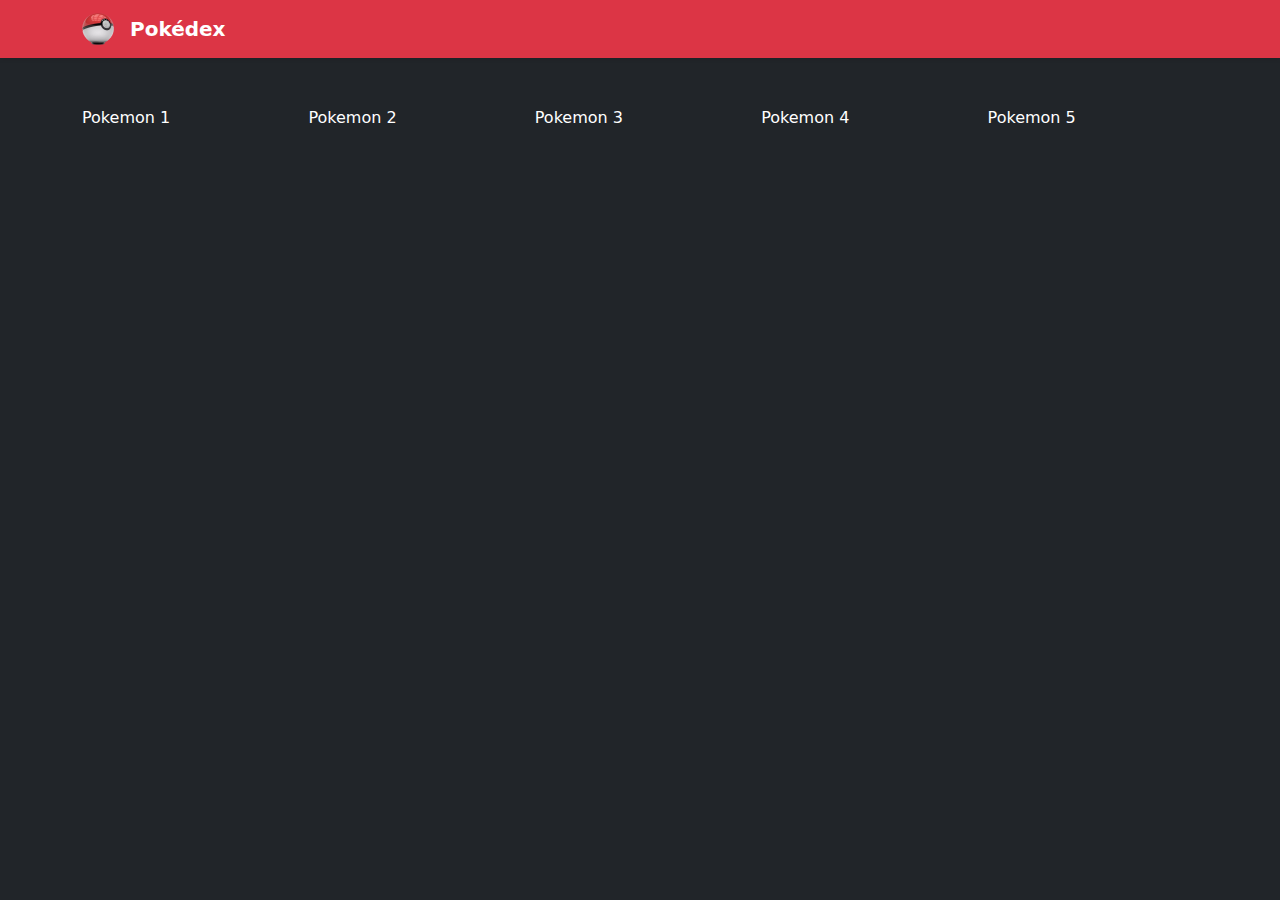
==== index.html @ 1c2cb620 "Desenvolvendo a tela inicial" ====
<!DOCTYPE html>
<html lang="pt-br">
<head>
    <meta charset="UTF-8">
    <meta name="viewport" content="width=device-width, initial-scale=1.0">
    <title>Pokedex</title>
    <link rel="shortcut icon" href="img/favicons/favicon.ico" type="image/x-icon">
    <link rel="stylesheet" href="https://cdn.jsdelivr.net/npm/bootstrap@5.3.3/dist/css/bootstrap.min.css">
    <link rel="stylesheet" href="css/site.css">
</head>
<body class="min-vh-100 bg-dark">
    <header>
        <nav class="navbar navbar-dark bg-danger shadow-sm">
            <div class="container">
                <a href="index.html" class="navbar-brand d-flex align-items-center">
                    <img src="img/favicons/favicon-32x32.png" alt="Pokeball" class="me-3">
                   <b>Pokédex</b>
                </a>
            </div>
        </nav>
    </header> 

    <main>
        <div class="container text-white pt-5">
            <div class="row row-cols-1 row-cols-sm-2 row-cols-md-3 row-cols-lg-4 row-cols-xl-5 g-3">
                <div class="col">
                    Pokemon 1
                </div>
                <div class="col">
                    Pokemon 2
                </div>
                <div class="col">
                    Pokemon 3
                </div>
                <div class="col">
                    Pokemon 4
                </div>
                <div class="col">
                    Pokemon 5
                </div>

            </div>
        </div>
    </main>

    <footer>

    </footer>
    
    <script src="https://cdn.jsdelivr.net/npm/bootstrap@5.3.3/dist/js/bootstrap.bundle.min.js"></script>
</body>
</html>
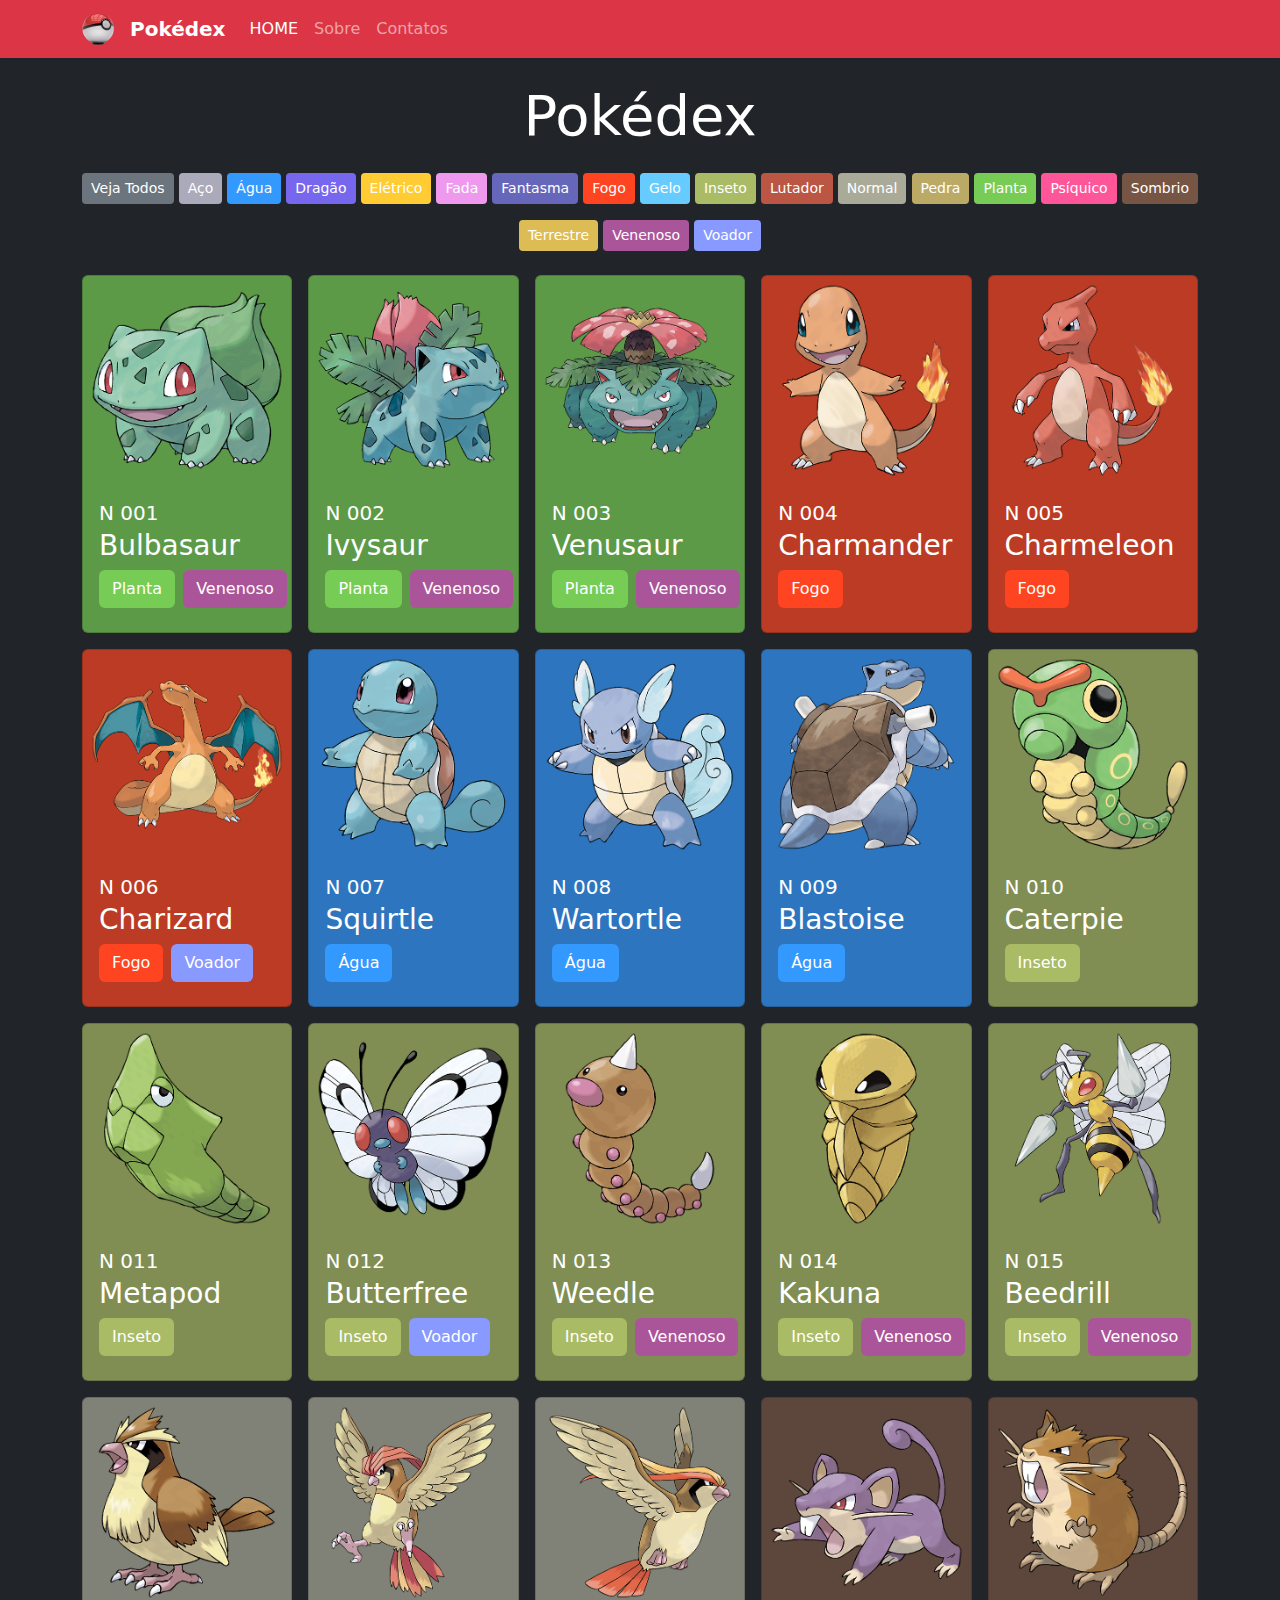
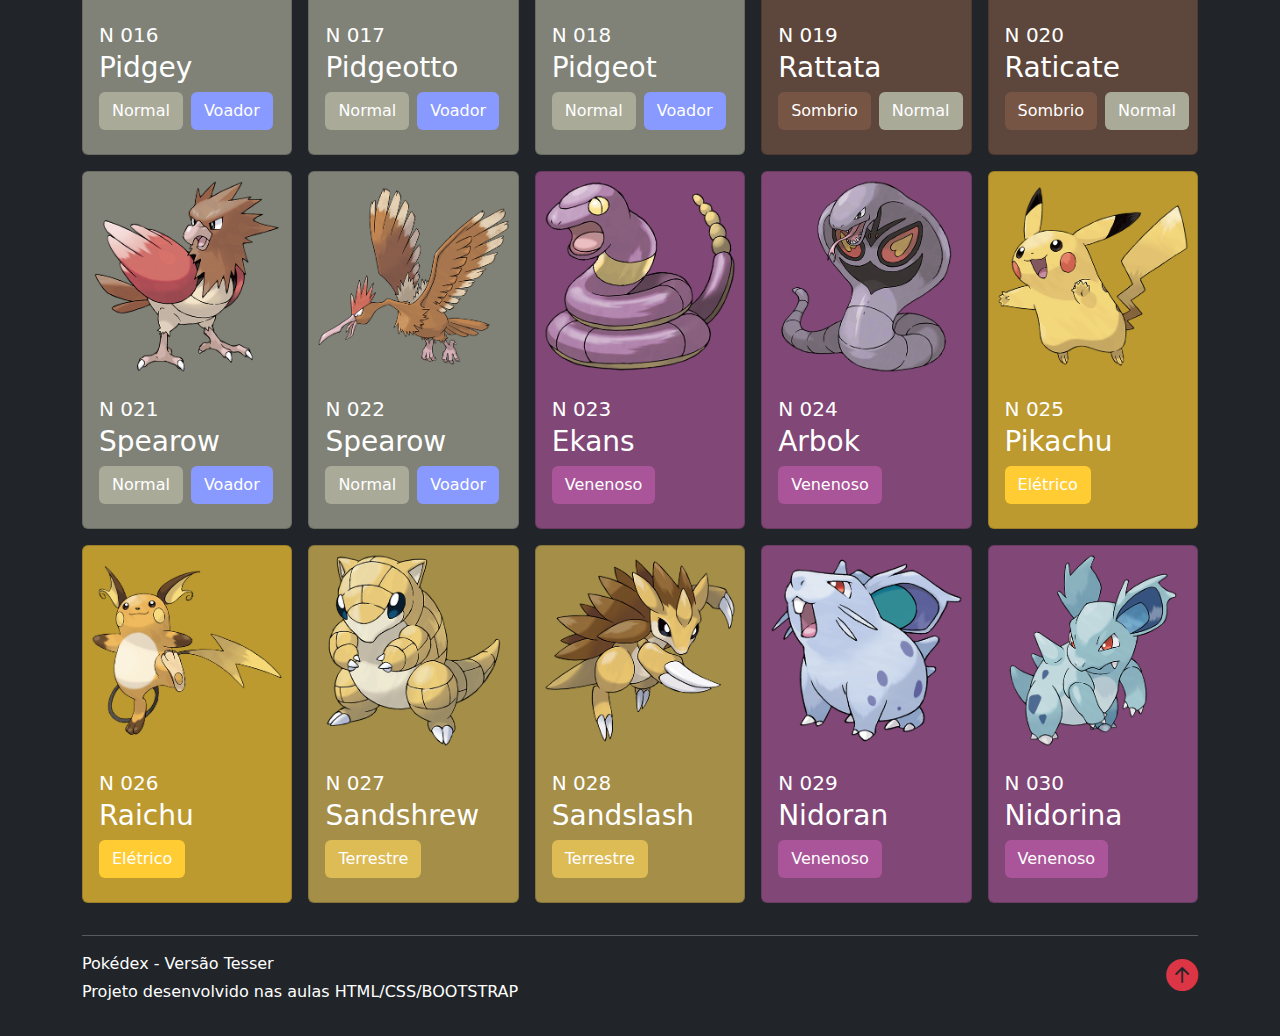
==== commit be490cef: "Concluido a pagina inicial" ====
--- a/index.html
+++ b/index.html
@@ -10,41 +10,598 @@
 </head>
 <body class="min-vh-100 bg-dark">
     <header>
-        <nav class="navbar navbar-dark bg-danger shadow-sm">
+        <nav class="navbar navbar-expand-lg navbar-dark bg-danger shadow-sm">
             <div class="container">
                 <a href="index.html" class="navbar-brand d-flex align-items-center">
                     <img src="img/favicons/favicon-32x32.png" alt="Pokeball" class="me-3">
                    <b>Pokédex</b>
                 </a>
+                <button class="navbar-toggler" type="button" data-bs-toggle="collapse" data-bs-target="#navbarSupportedContent" aria-controls="navbarSupportedContent" aria-expanded="false" aria-label="Toggle navigation">
+                    <span class="navbar-toggler-icon"></span>
+                  </button>
+                  <div class="collapse navbar-collapse" id="navbarSupportedContent">
+                    <ul class="navbar-nav me-auto mb-2 mb-lg-0">
+                      <li class="nav-item">
+                        <a class="nav-link active" aria-current="page" href="index.html">HOME</a>
+                      </li>
+                      <li class="nav-item">
+                        <a class="nav-link" href="#">Sobre</a>
+                      </li>
+                      <li class="nav-item">
+                        <a class="nav-link" href="#">Contatos</a>
+                      </li>
+                    </ul>
+                    <form class="d-none" role="search" >
+                      <input class="form-control me-2" type="search" placeholder="Pesquisar..." aria-label="Search">
+                      <button class="btn btn-outline-dark" type="submit">Pesquisar</button>
+                    </form>
+                  </div>
             </div>
         </nav>
     </header> 
 
     <main>
-        <div class="container text-white pt-5">
+        <div class="container text-white pt-4">
+            <div class="row">
+                <div class="col text-center">
+                    <h1 class="display-4 text-white">Pokédex</h1>
+                    <div class="my-3">
+                        <button class="btn btn-sm my-2 text-white bg-secondary">
+                            Veja Todos
+                        </button>
+                        <button class="btn btn-sm my-2 text-white btn-Aço ">
+                            Aço
+                        </button>
+                        <button class="btn btn-sm my-2 text-white btn-Água ">
+                            Água
+                        </button>
+                        <button class="btn btn-sm my-2 text-white btn-Dragão ">
+                            Dragão
+                        </button>
+                        <button class="btn btn-sm my-2 text-white btn-Elétrico ">
+                            Elétrico
+                        </button>
+                        <button class="btn btn-sm my-2 text-white btn-Fada ">
+                            Fada
+                        </button>
+                        <button class="btn btn-sm my-2 text-white btn-Fantasma ">
+                            Fantasma
+                        </button>
+                        <button class="btn btn-sm my-2 text-white btn-Fogo ">
+                            Fogo
+                        </button>
+                        <button class="btn btn-sm my-2 text-white btn-Gelo ">
+                            Gelo
+                        </button>
+                        <button class="btn btn-sm my-2 text-white btn-Inseto ">
+                            Inseto
+                        </button>
+                        <button class="btn btn-sm my-2 text-white btn-Lutador">
+                            Lutador
+                        </button>
+                        <button class="btn btn-sm my-2 text-white btn-Normal ">
+                            Normal
+                        </button>
+                        <button class="btn btn-sm my-2 text-white btn-Pedra ">
+                            Pedra
+                        </button>
+                        <button class="btn btn-sm my-2 text-white btn-Planta ">
+                            Planta
+                        </button>
+                        <button class="btn btn-sm my-2 text-white btn-Psíquico ">
+                            Psíquico
+                        </button>
+                        <button class="btn btn-sm my-2 text-white btn-Sombrio ">
+                            Sombrio
+                        </button>
+                        <button class="btn btn-sm my-2 text-white btn-Terrestre ">
+                            Terrestre
+                        </button>
+                        <button class="btn btn-sm my-2 text-white btn-Venenoso ">
+                            Venenoso
+                        </button>
+                        <button class="btn btn-sm my-2 text-white btn-Voador ">
+                            Voador
+                        </button>
+                    </div>
+                </div>
+            </div>
             <div class="row row-cols-1 row-cols-sm-2 row-cols-md-3 row-cols-lg-4 row-cols-xl-5 g-3">
-                <div class="col">
-                    Pokemon 1
-                </div>
-                <div class="col">
-                    Pokemon 2
-                </div>
-                <div class="col">
-                    Pokemon 3
-                </div>
-                <div class="col">
-                    Pokemon 4
-                </div>
-                <div class="col">
-                    Pokemon 5
-                </div>
+                <!-- Inicio do card do Bulbasaur -->
+                <div class="col">
+                    <div class="card" style="background-color: rgba(119, 204, 85, 0.70);">
+                        <img src="img/pokemons/001.png" alt="Bulbasaur" class="card-img-top">
+                        <div class="card-body text-white">
+                            <h5 class="card-text mb-1">N 001</h5>
+                            <h3 class="card-title">Bulbasaur</h3>
+                            <div class="d-flex gap-2 my-2">
+                                <button class="btn btn-Planta text-white">Planta</button>
+                                <button class="btn btn-Venenoso text-white">Venenoso</button>
+                            </div>
+                        </div>
+                    </div>
+                </div>
+                <!-- Fim do card do Bulbasaur -->
+
+                <!-- Inicio do card do Ivysaur -->
+                <div class="col">
+                    <div class="card" style="background-color: rgba(119, 204, 85, 0.70);">
+                        <img src="img/pokemons/002.png" alt="Ivysaur" class="card-img-top">
+                        <div class="card-body text-white">
+                            <h5 class="card-text mb-1">N 002</h5>
+                            <h3 class="card-title">Ivysaur</h3>
+                            <div class="d-flex gap-2 my-2">
+                                <button class="btn btn-Planta text-white">Planta</button>
+                                <button class="btn btn-Venenoso text-white">Venenoso</button>
+                            </div>
+                        </div>
+                    </div>
+                </div>
+                <!-- Fim do card do Ivysaur -->
+
+                <!-- Inicio do card do Venusaur -->
+                <div class="col">
+                    <div class="card" style="background-color: rgba(119, 204, 85, 0.70);">
+                        <img src="img/pokemons/003.png" alt="Venusaur" class="card-img-top">
+                        <div class="card-body text-white">
+                            <h5 class="card-text mb-1">N 003</h5>
+                            <h3 class="card-title">Venusaur</h3>
+                            <div class="d-flex gap-2 my-2">
+                                <button class="btn btn-Planta text-white">Planta</button>
+                                <button class="btn btn-Venenoso text-white">Venenoso</button>
+                            </div>
+                        </div>
+                    </div>
+                </div>
+                <!-- Fim do card do Venusaur -->
+
+                <!-- Inicio do card do Charmander -->
+                <div class="col">
+                    <div class="card" style="background-color: rgba(255, 68, 34, 0.7);">
+                        <img src="img/pokemons/004.png" alt="Charmander" class="card-img-top">
+                        <div class="card-body text-white">
+                            <h5 class="card-text mb-1">N 004</h5>
+                            <h3 class="card-title">Charmander</h3>
+                            <div class="d-flex gap-2 my-2">
+                                <button class="btn btn-Fogo text-white">Fogo</button>
+                                <!-- <button class="btn btn-Venenoso text-white">Venenoso</button> -->
+                            </div>
+                        </div>
+                    </div>
+                </div>
+                <!-- Fim do card do Charmander -->
+
+                <!-- Inicio do card do Charmeleon -->
+                <div class="col">
+                    <div class="card" style="background-color: rgba(255, 68, 34, 0.7);">
+                        <img src="img/pokemons/005.png" alt="Charmeleon" class="card-img-top">
+                        <div class="card-body text-white">
+                            <h5 class="card-text mb-1">N 005</h5>
+                            <h3 class="card-title">Charmeleon</h3>
+                            <div class="d-flex gap-2 my-2">
+                                <button class="btn btn-Fogo text-white">Fogo</button>
+                                <!-- <button class="btn btn-Venenoso text-white">Venenoso</button> -->
+                            </div>
+                        </div>
+                    </div>
+                </div>
+                <!-- Fim do card do Charmeleon -->
+
+                <!-- Inicio do card do Charizard -->
+                <div class="col">
+                    <div class="card" style="background-color: rgba(255, 68, 34, 0.7);">
+                        <img src="img/pokemons/006.png" alt="Charizard" class="card-img-top">
+                        <div class="card-body text-white">
+                            <h5 class="card-text mb-1">N 006</h5>
+                            <h3 class="card-title">Charizard</h3>
+                            <div class="d-flex gap-2 my-2">
+                                <button class="btn btn-Fogo text-white">Fogo</button>
+                                <button class="btn btn-Voador text-white">Voador</button>
+                            </div>
+                        </div>
+                    </div>
+                </div>
+                <!-- Fim do card do Charizard -->
+
+                <!-- Inicio do card do Squirtle -->
+                <div class="col">
+                    <div class="card" style="background-color: rgba(51, 153, 255, 0.7);">
+                        <img src="img/pokemons/007.png" alt="Squirtle" class="card-img-top">
+                        <div class="card-body text-white">
+                            <h5 class="card-text mb-1">N 007</h5>
+                            <h3 class="card-title">Squirtle</h3>
+                            <div class="d-flex gap-2 my-2">
+                                <button class="btn btn-Água text-white">Água</button>
+                                
+                            </div>
+                        </div>
+                    </div>
+                </div>
+                <!-- Fim do card do Squirtle -->
+
+                <!-- Inicio do card do Wartortle -->
+                <div class="col">
+                    <div class="card" style="background-color: rgba(51, 153, 255, 0.7);">
+                        <img src="img/pokemons/008.png" alt="Wartortle" class="card-img-top">
+                        <div class="card-body text-white">
+                            <h5 class="card-text mb-1">N 008</h5>
+                            <h3 class="card-title">Wartortle</h3>
+                            <div class="d-flex gap-2 my-2">
+                                <button class="btn btn-Água text-white">Água</button>
+                                
+                            </div>
+                        </div>
+                    </div>
+                </div>
+                <!-- Fim do card do Wartortle -->
+
+                <!-- Inicio do card do Blastoise -->
+                <div class="col">
+                    <div class="card" style="background-color: rgba(51, 153, 255, 0.7);">
+                        <img src="img/pokemons/009.png" alt="Blastoise" class="card-img-top">
+                        <div class="card-body text-white">
+                            <h5 class="card-text mb-1">N 009</h5>
+                            <h3 class="card-title">Blastoise</h3>
+                            <div class="d-flex gap-2 my-2">
+                                <button class="btn btn-Água text-white">Água</button>
+                                
+                            </div>
+                        </div>
+                    </div>
+                </div>
+                <!-- Fim do card do Blastoise -->
+
+                <!-- Inicio do card do Caterpie -->
+                <div class="col">
+                    <div class="card" style="background-color: rgba(170, 187, 102, 0.7);">
+                        <img src="img/pokemons/010.png" alt="Caterpie" class="card-img-top">
+                        <div class="card-body text-white">
+                            <h5 class="card-text mb-1">N 010</h5>
+                            <h3 class="card-title">Caterpie</h3>
+                            <div class="d-flex gap-2 my-2">
+                                <button class="btn btn-Inseto text-white">Inseto</button>
+                                
+                            </div>
+                        </div>
+                    </div>
+                </div>
+                <!-- Fim do card do Caterpie -->
+
+                <!-- Inicio do card do Metapod -->
+                <div class="col">
+                    <div class="card" style="background-color: rgba(170, 187, 102, 0.7);">
+                        <img src="img/pokemons/011.png" alt="Metapod" class="card-img-top">
+                        <div class="card-body text-white">
+                            <h5 class="card-text mb-1">N 011</h5>
+                            <h3 class="card-title">Metapod</h3>
+                            <div class="d-flex gap-2 my-2">
+                                <button class="btn btn-Inseto text-white">Inseto</button>
+                                
+                            </div>
+                        </div>
+                    </div>
+                </div>
+                <!-- Fim do card do Metapod -->
+
+                <!-- Inicio do card do Butterfree -->
+                <div class="col">
+                    <div class="card" style="background-color: rgba(170, 187, 102, 0.7);">
+                        <img src="img/pokemons/012.png" alt="Butterfree" class="card-img-top">
+                        <div class="card-body text-white">
+                            <h5 class="card-text mb-1">N 012</h5>
+                            <h3 class="card-title">Butterfree</h3>
+                            <div class="d-flex gap-2 my-2">
+                                <button class="btn btn-Inseto text-white">Inseto</button>
+                                <button class="btn btn-Voador text-white">Voador</button>                                
+                            </div>
+                        </div>
+                    </div>
+                </div>
+                <!-- Fim do card do Butterfree -->
+
+                <!-- Inicio do card do Weedle -->
+                <div class="col">
+                    <div class="card" style="background-color: rgba(170, 187, 102, 0.7);">
+                        <img src="img/pokemons/013.png" alt="Weedle" class="card-img-top">
+                        <div class="card-body text-white">
+                            <h5 class="card-text mb-1">N 013</h5>
+                            <h3 class="card-title">Weedle</h3>
+                            <div class="d-flex gap-2 my-2">
+                                <button class="btn btn-Inseto text-white">Inseto</button>
+                                <button class="btn btn-Venenoso text-white">Venenoso</button>                                
+                            </div>
+                        </div>
+                    </div>
+                </div>
+                <!-- Fim do card do Weedle -->
+
+                <!-- Inicio do card do Kakuna -->
+                <div class="col">
+                    <div class="card" style="background-color: rgba(170, 187, 102, 0.7);">
+                        <img src="img/pokemons/014.png" alt="Kakuna" class="card-img-top">
+                        <div class="card-body text-white">
+                            <h5 class="card-text mb-1">N 014</h5>
+                            <h3 class="card-title">Kakuna</h3>
+                            <div class="d-flex gap-2 my-2">
+                                <button class="btn btn-Inseto text-white">Inseto</button>
+                                <button class="btn btn-Venenoso text-white">Venenoso</button>                                
+                            </div>
+                        </div>
+                    </div>
+                </div>
+                <!-- Fim do card do Kakuna -->
+
+                <!-- Inicio do card do Beedrill -->
+                <div class="col">
+                    <div class="card" style="background-color: rgba(170, 187, 102, 0.7);">
+                        <img src="img/pokemons/015.png" alt="Beedrill" class="card-img-top">
+                        <div class="card-body text-white">
+                            <h5 class="card-text mb-1">N 015</h5>
+                            <h3 class="card-title">Beedrill</h3>
+                            <div class="d-flex gap-2 my-2">
+                                <button class="btn btn-Inseto text-white">Inseto</button>
+                                <button class="btn btn-Venenoso text-white">Venenoso</button>                                
+                            </div>
+                        </div>
+                    </div>
+                </div>
+                <!-- Fim do card do Beedrill -->
+
+                <!-- Inicio do card do Pidgey -->
+                <div class="col">
+                    <div class="card" style="background-color: rgba(170, 170, 153, 0.7);">
+                        <img src="img/pokemons/016.png" alt="Pidgey" class="card-img-top">
+                        <div class="card-body text-white">
+                            <h5 class="card-text mb-1">N 016</h5>
+                            <h3 class="card-title">Pidgey</h3>
+                            <div class="d-flex gap-2 my-2">
+                                <button class="btn btn-Normal text-white">Normal</button>
+                                <button class="btn btn-Voador text-white">Voador</button>                                
+                            </div>
+                        </div>
+                    </div>
+                </div>
+                <!-- Fim do card do Pidgey -->
+
+                <!-- Inicio do card do Pidgeotto -->
+                <div class="col">
+                    <div class="card" style="background-color: rgba(170, 170, 153, 0.7);">
+                        <img src="img/pokemons/017.png" alt="Pidgeotto" class="card-img-top">
+                        <div class="card-body text-white">
+                            <h5 class="card-text mb-1">N 017</h5>
+                            <h3 class="card-title">Pidgeotto</h3>
+                            <div class="d-flex gap-2 my-2">
+                                <button class="btn btn-Normal text-white">Normal</button>
+                                <button class="btn btn-Voador text-white">Voador</button>                                
+                            </div>
+                        </div>
+                    </div>
+                </div>
+                <!-- Fim do card do Pidgeotto -->
+
+                <!-- Inicio do card do Pidgeot -->
+                <div class="col">
+                    <div class="card" style="background-color: rgba(170, 170, 153, 0.7);">
+                        <img src="img/pokemons/018.png" alt="Pidgeot" class="card-img-top">
+                        <div class="card-body text-white">
+                            <h5 class="card-text mb-1">N 018</h5>
+                            <h3 class="card-title">Pidgeot</h3>
+                            <div class="d-flex gap-2 my-2">
+                                <button class="btn btn-Normal text-white">Normal</button>
+                                <button class="btn btn-Voador text-white">Voador</button>                                
+                            </div>
+                        </div>
+                    </div>
+                </div>
+                <!-- Fim do card do Pidgeot -->
+
+                <!-- Inicio do card do Rattata -->
+                <div class="col">
+                    <div class="card" style="background-color: rgba(119, 85, 68, 0.7);">
+                        <img src="img/pokemons/019.png" alt="Rattata" class="card-img-top">
+                        <div class="card-body text-white">
+                            <h5 class="card-text mb-1">N 019</h5>
+                            <h3 class="card-title">Rattata</h3>
+                            <div class="d-flex gap-2 my-2">
+                                <button class="btn btn-Sombrio text-white">Sombrio</button>
+                                <button class="btn btn-Normal text-white">Normal</button>                                
+                            </div>
+                        </div>
+                    </div>
+                </div>
+                <!-- Fim do card do Rattata -->
+
+                <!-- Inicio do card do Raticate -->
+                <div class="col">
+                    <div class="card" style="background-color: rgba(119, 85, 68, 0.7);">
+                        <img src="img/pokemons/020.png" alt="Raticate" class="card-img-top">
+                        <div class="card-body text-white">
+                            <h5 class="card-text mb-1">N 020</h5>
+                            <h3 class="card-title">Raticate</h3>
+                            <div class="d-flex gap-2 my-2">
+                                <button class="btn btn-Sombrio text-white">Sombrio</button>
+                                <button class="btn btn-Normal text-white">Normal</button>                                
+                            </div>
+                        </div>
+                    </div>
+                </div>
+                <!-- Fim do card do Raticate -->
+
+                <!-- Inicio do card do Spearow -->
+                <div class="col">
+                    <div class="card" style="background-color: rgba(170, 170, 153, 0.7);">
+                        <img src="img/pokemons/021.png" alt="Spearow" class="card-img-top">
+                        <div class="card-body text-white">
+                            <h5 class="card-text mb-1">N 021</h5>
+                            <h3 class="card-title">Spearow</h3>
+                            <div class="d-flex gap-2 my-2">
+                                <button class="btn btn-Normal text-white">Normal</button>
+                                <button class="btn btn-Voador text-white">Voador</button>                                
+                            </div>
+                        </div>
+                    </div>
+                </div>
+                <!-- Fim do card do Spearow -->
+
+                <!-- Inicio do card do Fearow -->
+                <div class="col">
+                    <div class="card" style="background-color: rgba(170, 170, 153, 0.7);">
+                        <img src="img/pokemons/022.png" alt="Feaarow" class="card-img-top">
+                        <div class="card-body text-white">
+                            <h5 class="card-text mb-1">N 022</h5>
+                            <h3 class="card-title">Spearow</h3>
+                            <div class="d-flex gap-2 my-2">
+                                <button class="btn btn-Normal text-white">Normal</button>
+                                <button class="btn btn-Voador text-white">Voador</button>                                
+                            </div>
+                        </div>
+                    </div>
+                </div>
+                <!-- Fim do card do Fearow -->
+
+                <!-- Inicio do card do Ekans -->
+                <div class="col">
+                    <div class="card" style="background-color: rgba(170, 85, 153, 0.7);">
+                        <img src="img/pokemons/023.png" alt="Ekans" class="card-img-top">
+                        <div class="card-body text-white">
+                            <h5 class="card-text mb-1">N 023</h5>
+                            <h3 class="card-title">Ekans</h3>
+                            <div class="d-flex gap-2 my-2">
+                                <button class="btn btn-Venenoso text-white">Venenoso</button>
+                                                             
+                            </div>
+                        </div>
+                    </div>
+                </div>
+                <!-- Fim do card do Ekans -->
+
+                <!-- Inicio do card do Arbok -->
+                <div class="col">
+                    <div class="card" style="background-color: rgba(170, 85, 153, 0.7);">
+                        <img src="img/pokemons/024.png" alt="Arbok" class="card-img-top">
+                        <div class="card-body text-white">
+                            <h5 class="card-text mb-1">N 024</h5>
+                            <h3 class="card-title">Arbok</h3>
+                            <div class="d-flex gap-2 my-2">
+                                <button class="btn btn-Venenoso text-white">Venenoso</button>
+                                                             
+                            </div>
+                        </div>
+                    </div>
+                </div>
+                <!-- Fim do card do Arbok -->
+
+                <!-- Inicio do card do Pikachu -->
+                <div class="col">
+                    <div class="card" style="background-color: rgba(255, 204, 51, 0.7);">
+                        <img src="img/pokemons/025.png" alt="Pikachu" class="card-img-top">
+                        <div class="card-body text-white">
+                            <h5 class="card-text mb-1">N 025</h5>
+                            <h3 class="card-title">Pikachu</h3>
+                            <div class="d-flex gap-2 my-2">
+                                <button class="btn btn-Elétrico text-white">Elétrico</button>
+                                                             
+                            </div>
+                        </div>
+                    </div>
+                </div>
+                <!-- Fim do card do Pikachu -->
+
+                <!-- Inicio do card do Raichu -->
+                <div class="col">
+                    <div class="card" style="background-color: rgba(255, 204, 51, 0.7);">
+                        <img src="img/pokemons/026.png" alt="Raichu" class="card-img-top">
+                        <div class="card-body text-white">
+                            <h5 class="card-text mb-1">N 026</h5>
+                            <h3 class="card-title">Raichu</h3>
+                            <div class="d-flex gap-2 my-2">
+                                <button class="btn btn-Elétrico text-white">Elétrico</button>
+                                                             
+                            </div>
+                        </div>
+                    </div>
+                </div>
+                <!-- Fim do card do Raichu -->
+
+                <!-- Inicio do card do Sandshrew -->
+                <div class="col">
+                    <div class="card" style="background-color: rgba(221, 187, 85, 0.7);">
+                        <img src="img/pokemons/027.png" alt="Sandshrew" class="card-img-top">
+                        <div class="card-body text-white">
+                            <h5 class="card-text mb-1">N 027</h5>
+                            <h3 class="card-title">Sandshrew</h3>
+                            <div class="d-flex gap-2 my-2">
+                                <button class="btn btn-Terrestre text-white">Terrestre</button>
+                                                             
+                            </div>
+                        </div>
+                    </div>
+                </div>
+                <!-- Fim do card do Sandshrew -->
+
+                <!-- Inicio do card do Sandslash -->
+                <div class="col">
+                    <div class="card" style="background-color: rgba(221, 187, 85, 0.7);">
+                        <img src="img/pokemons/028.png" alt="Sandslash" class="card-img-top">
+                        <div class="card-body text-white">
+                            <h5 class="card-text mb-1">N 028</h5>
+                            <h3 class="card-title">Sandslash</h3>
+                            <div class="d-flex gap-2 my-2">
+                                <button class="btn btn-Terrestre text-white">Terrestre</button>
+                                                             
+                            </div>
+                        </div>
+                    </div>
+                </div>
+                <!-- Fim do card do Sandslash -->
+
+                <!-- Inicio do card do Nidoran -->
+                <div class="col">
+                    <div class="card" style="background-color: rgba(170, 85, 153, 0.7);">
+                        <img src="img/pokemons/029.png" alt="Nidoran" class="card-img-top">
+                        <div class="card-body text-white">
+                            <h5 class="card-text mb-1">N 029</h5>
+                            <h3 class="card-title">Nidoran</h3>
+                            <div class="d-flex gap-2 my-2">
+                                <button class="btn btn-Venenoso text-white">Venenoso</button>
+                                                             
+                            </div>
+                        </div>
+                    </div>
+                </div>
+                <!-- Fim do card do Nidoran -->
+
+                <!-- Inicio do card do Nidorina -->
+                <div class="col">
+                    <div class="card" style="background-color: rgba(170, 85, 153, 0.7);">
+                        <img src="img/pokemons/030.png" alt="Nidorina" class="card-img-top">
+                        <div class="card-body text-white">
+                            <h5 class="card-text mb-1">N 030</h5>
+                            <h3 class="card-title">Nidorina</h3>
+                            <div class="d-flex gap-2 my-2">
+                                <button class="btn btn-Venenoso text-white">Venenoso</button>
+                                                             
+                            </div>
+                        </div>
+                    </div>
+                </div>
+                <!-- Fim do card do Nidorina -->
 
             </div>
         </div>
     </main>
 
-    <footer>
-
+    <footer class="py-3">
+        <div class="container text-white">
+            <hr>
+            <p class="float-end">
+                <a href="#">
+                    <i class="bi bi-arrow-up-circle-fill text-danger fs-2"></i>
+                </a>
+            </p>
+            <p class="mb-1">Pokédex - Versão Tesser</p>
+            <p>Projeto desenvolvido nas aulas HTML/CSS/BOOTSTRAP</p>
+        </div>
     </footer>
     
     <script src="https://cdn.jsdelivr.net/npm/bootstrap@5.3.3/dist/js/bootstrap.bundle.min.js"></script>
--- a/css/site.css
+++ b/css/site.css
@@ -0,0 +1,61 @@
+@import url("https://cdn.jsdelivr.net/npm/bootstrap-icons@1.11.3/font/bootstrap-icons.min.css");
+.btn-Aço{
+    background-color: #aab;
+}
+.btn-Água{
+    background-color: rgb(51, 153, 255);
+}
+.btn-Dragão{
+    background-color: #76e;
+}
+.btn-Elétrico{
+    background-color: #fc3;
+}
+.btn-Fada{
+    background-color: #e9e;
+}
+.btn-Fantasma{
+    background-color: #66b;
+}
+.btn-Fogo{
+    background-color: #f42;
+}
+.btn-Gelo{
+    background-color: #6cf;
+}
+.btn-Inseto{
+    background-color: #ab6;
+}
+.btn-Lutador{
+    background-color: #b54;
+}
+.btn-Normal{
+    background-color: #aa9;
+}
+.btn-Pedra{
+    background-color: #ba6;
+}
+.btn-Planta{
+    background-color: #7c5;
+}
+.btn-Psíquico{
+    background-color: #f59;
+}
+.btn-Sombrio{
+    background-color: #754;
+}
+.btn-Terrestre{
+    background-color: #db5;
+}
+.btn-Venenoso{
+    background-color: #a59;
+}
+.btn-Voador{
+    background-color: #89f;
+}
+.card:hover{
+    transform: scale(1.10);
+    transition: 0.6s;
+    z-index: 100;
+    cursor: pointer;
+}